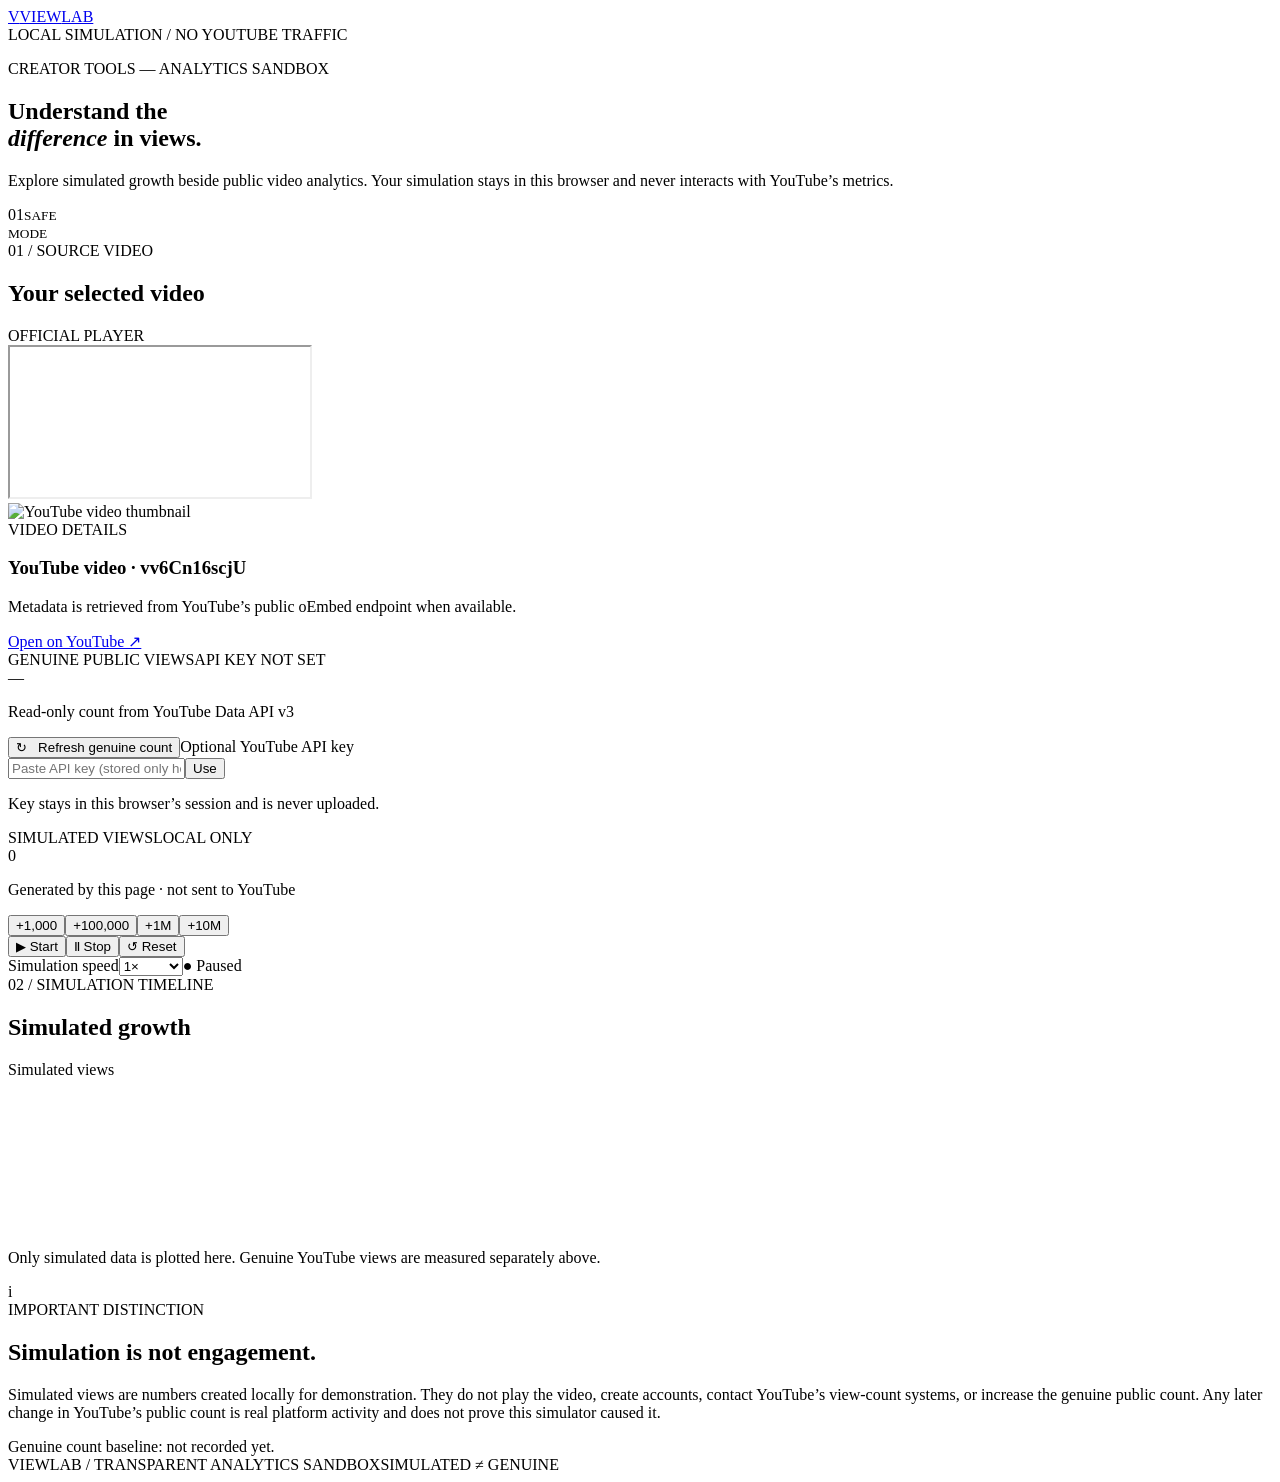
==== index.html @ 574f6010 "Add index.html" ====
<!doctype html>
<html lang="en">
<head>
  <meta charset="utf-8"><meta name="viewport" content="width=device-width, initial-scale=1">
  <meta name="theme-color" content="#090b10"><meta name="description" content="A transparent YouTube view analytics simulator. Simulated activity is local and never sent to YouTube.">
  <title>ViewLab — YouTube Analytics Simulator</title><link rel="stylesheet" href="styles.css">
</head>
<body>
  <div class="shell">
    <header class="topbar"><a class="brand" href="#"><span class="brand-mark">V</span><span>VIEW<span class="muted">LAB</span></span></a><div class="top-meta"><span class="live-dot"></span> LOCAL SIMULATION <span class="divider">/</span> NO YOUTUBE TRAFFIC</div></header>
    <main>
      <section class="hero"><div><p class="eyebrow">CREATOR TOOLS <span>—</span> ANALYTICS SANDBOX</p><h1>Understand the<br><em>difference</em> in views.</h1><p class="lede">Explore simulated growth beside public video analytics. Your simulation stays in this browser and never interacts with YouTube’s metrics.</p></div><div class="hero-badge"><span>01</span><small>SAFE<br>MODE</small></div></section>
      <section class="video-card panel"><div class="section-head"><div><span class="kicker">01 / SOURCE VIDEO</span><h2>Your selected video</h2></div><span class="pill"><span class="live-dot"></span> OFFICIAL PLAYER</span></div>
        <div class="video-layout"><div class="player-wrap"><iframe id="player" src="https://www.youtube-nocookie.com/embed/vv6Cn16scjU?rel=0" title="Selected YouTube video" allow="accelerometer; autoplay; clipboard-write; encrypted-media; gyroscope; picture-in-picture; web-share" referrerpolicy="strict-origin-when-cross-origin" allowfullscreen></iframe></div><div class="video-info"><img id="thumbnail" src="https://i.ytimg.com/vi/vv6Cn16scjU/hqdefault.jpg" alt="YouTube video thumbnail"><div><span class="kicker">VIDEO DETAILS</span><h3 id="video-title">YouTube video · vv6Cn16scjU</h3><p class="subtle">Metadata is retrieved from YouTube’s public oEmbed endpoint when available.</p></div><a class="text-link" href="https://www.youtube.com/watch?v=vv6Cn16scjU" target="_blank" rel="noreferrer">Open on YouTube ↗</a></div></div>
      </section>
      <section class="stats-grid"><article class="stat-card panel"><div class="stat-top"><span class="kicker">GENUINE PUBLIC VIEWS</span><span class="status-tag" id="api-status">API KEY NOT SET</span></div><div class="stat-number" id="real-views">—</div><p class="stat-note">Read-only count from YouTube Data API v3</p><div class="divider-line"></div><button class="inline-btn" id="refresh-real">↻ &nbsp; Refresh genuine count</button><label class="api-key-label" for="api-key">Optional YouTube API key</label><div class="key-row"><input id="api-key" type="password" placeholder="Paste API key (stored only here)" autocomplete="off"><button id="save-key" aria-label="Use API key">Use</button></div><p class="micro">Key stays in this browser’s session and is never uploaded.</p></article>
      <article class="stat-card simulated panel"><div class="stat-top"><span class="kicker">SIMULATED VIEWS</span><span class="status-tag sim-tag">LOCAL ONLY</span></div><div class="stat-number" id="sim-views">0</div><p class="stat-note">Generated by this page · not sent to YouTube</p><div class="divider-line"></div><div class="counter-actions"><button class="add-btn" data-add="1000">+1,000</button><button class="add-btn" data-add="100000">+100,000</button><button class="add-btn" data-add="1000000">+1M</button><button class="add-btn" data-add="10000000">+10M</button></div><div class="control-row"><button class="primary-btn" id="start">▶ Start</button><button class="control-btn" id="stop">Ⅱ Stop</button><button class="control-btn" id="reset">↺ Reset</button></div><div class="speed-row"><label for="speed">Simulation speed</label><select id="speed"><option value="1">1×</option><option value="10">10×</option><option value="100">100×</option><option value="1000">1,000×</option></select><span id="run-state">● Paused</span></div></article></section>
      <section class="chart-card panel"><div class="section-head"><div><span class="kicker">02 / SIMULATION TIMELINE</span><h2>Simulated growth</h2></div><span class="chart-legend"><i></i> Simulated views</span></div><div class="chart-wrap"><canvas id="chart" aria-label="Chart of simulated views over time"></canvas></div><p class="chart-caption">Only simulated data is plotted here. Genuine YouTube views are measured separately above.</p></section>
      <section class="compare panel"><div class="compare-icon">i</div><div><span class="kicker">IMPORTANT DISTINCTION</span><h2>Simulation is not engagement.</h2><p>Simulated views are numbers created locally for demonstration. They do not play the video, create accounts, contact YouTube’s view-count systems, or increase the genuine public count. Any later change in YouTube’s public count is real platform activity and does not prove this simulator caused it.</p><div class="baseline" id="baseline-note">Genuine count baseline: not recorded yet.</div></div></section>
      <footer><span>VIEWLAB <span class="muted">/</span> TRANSPARENT ANALYTICS SANDBOX</span><span>SIMULATED ≠ GENUINE</span></footer>
    </main>
  </div><script src="app.js"></script>
</body></html>
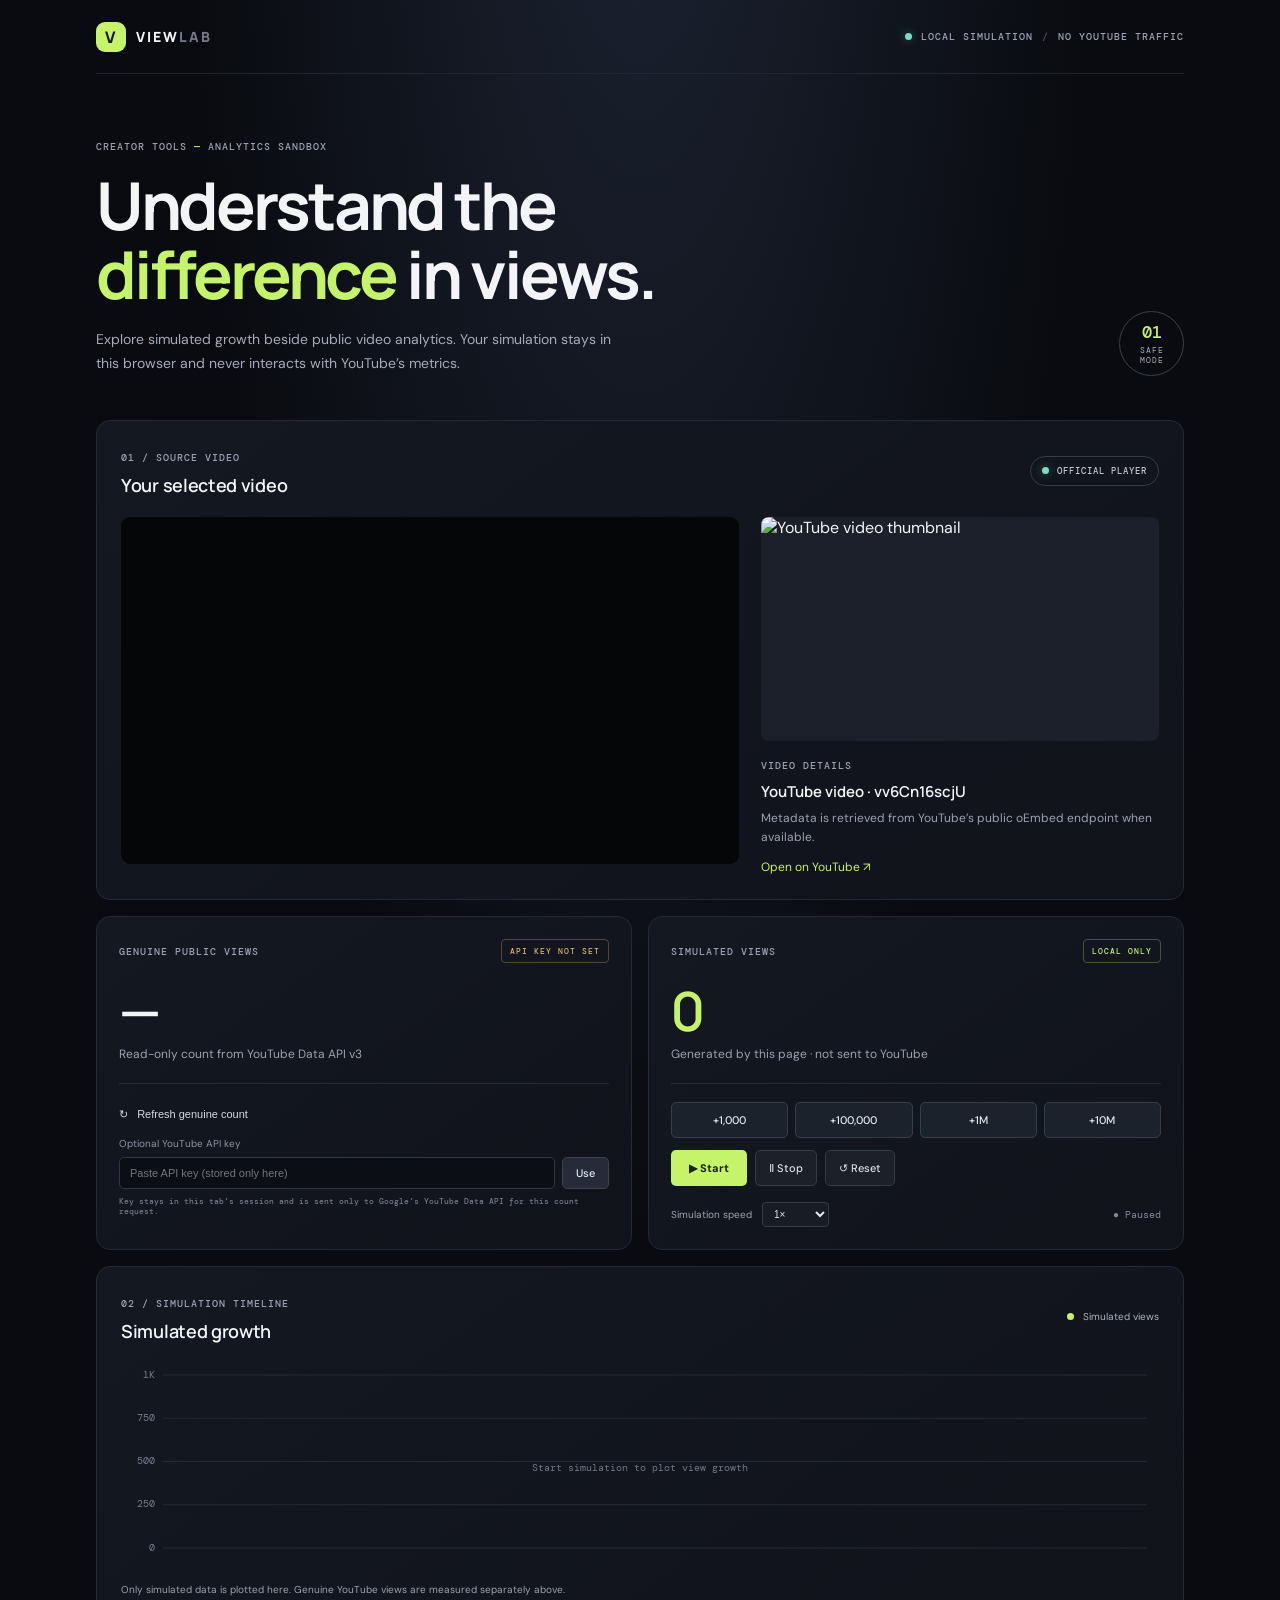
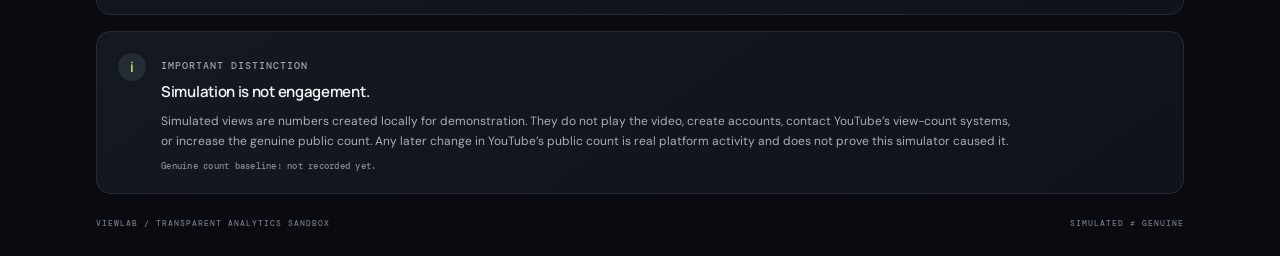
==== commit e59f1001: "Clarify YouTube API key handling" ====
--- a/index.html
+++ b/index.html
@@ -13,7 +13,7 @@
       <section class="video-card panel"><div class="section-head"><div><span class="kicker">01 / SOURCE VIDEO</span><h2>Your selected video</h2></div><span class="pill"><span class="live-dot"></span> OFFICIAL PLAYER</span></div>
         <div class="video-layout"><div class="player-wrap"><iframe id="player" src="https://www.youtube-nocookie.com/embed/vv6Cn16scjU?rel=0" title="Selected YouTube video" allow="accelerometer; autoplay; clipboard-write; encrypted-media; gyroscope; picture-in-picture; web-share" referrerpolicy="strict-origin-when-cross-origin" allowfullscreen></iframe></div><div class="video-info"><img id="thumbnail" src="https://i.ytimg.com/vi/vv6Cn16scjU/hqdefault.jpg" alt="YouTube video thumbnail"><div><span class="kicker">VIDEO DETAILS</span><h3 id="video-title">YouTube video · vv6Cn16scjU</h3><p class="subtle">Metadata is retrieved from YouTube’s public oEmbed endpoint when available.</p></div><a class="text-link" href="https://www.youtube.com/watch?v=vv6Cn16scjU" target="_blank" rel="noreferrer">Open on YouTube ↗</a></div></div>
       </section>
-      <section class="stats-grid"><article class="stat-card panel"><div class="stat-top"><span class="kicker">GENUINE PUBLIC VIEWS</span><span class="status-tag" id="api-status">API KEY NOT SET</span></div><div class="stat-number" id="real-views">—</div><p class="stat-note">Read-only count from YouTube Data API v3</p><div class="divider-line"></div><button class="inline-btn" id="refresh-real">↻ &nbsp; Refresh genuine count</button><label class="api-key-label" for="api-key">Optional YouTube API key</label><div class="key-row"><input id="api-key" type="password" placeholder="Paste API key (stored only here)" autocomplete="off"><button id="save-key" aria-label="Use API key">Use</button></div><p class="micro">Key stays in this browser’s session and is never uploaded.</p></article>
+      <section class="stats-grid"><article class="stat-card panel"><div class="stat-top"><span class="kicker">GENUINE PUBLIC VIEWS</span><span class="status-tag" id="api-status">API KEY NOT SET</span></div><div class="stat-number" id="real-views">—</div><p class="stat-note">Read-only count from YouTube Data API v3</p><div class="divider-line"></div><button class="inline-btn" id="refresh-real">↻ &nbsp; Refresh genuine count</button><label class="api-key-label" for="api-key">Optional YouTube API key</label><div class="key-row"><input id="api-key" type="password" placeholder="Paste API key (stored only here)" autocomplete="off"><button id="save-key" aria-label="Use API key">Use</button></div><p class="micro">Key stays in this tab’s session and is sent only to Google’s YouTube Data API for this count request.</p></article>
       <article class="stat-card simulated panel"><div class="stat-top"><span class="kicker">SIMULATED VIEWS</span><span class="status-tag sim-tag">LOCAL ONLY</span></div><div class="stat-number" id="sim-views">0</div><p class="stat-note">Generated by this page · not sent to YouTube</p><div class="divider-line"></div><div class="counter-actions"><button class="add-btn" data-add="1000">+1,000</button><button class="add-btn" data-add="100000">+100,000</button><button class="add-btn" data-add="1000000">+1M</button><button class="add-btn" data-add="10000000">+10M</button></div><div class="control-row"><button class="primary-btn" id="start">▶ Start</button><button class="control-btn" id="stop">Ⅱ Stop</button><button class="control-btn" id="reset">↺ Reset</button></div><div class="speed-row"><label for="speed">Simulation speed</label><select id="speed"><option value="1">1×</option><option value="10">10×</option><option value="100">100×</option><option value="1000">1,000×</option></select><span id="run-state">● Paused</span></div></article></section>
       <section class="chart-card panel"><div class="section-head"><div><span class="kicker">02 / SIMULATION TIMELINE</span><h2>Simulated growth</h2></div><span class="chart-legend"><i></i> Simulated views</span></div><div class="chart-wrap"><canvas id="chart" aria-label="Chart of simulated views over time"></canvas></div><p class="chart-caption">Only simulated data is plotted here. Genuine YouTube views are measured separately above.</p></section>
       <section class="compare panel"><div class="compare-icon">i</div><div><span class="kicker">IMPORTANT DISTINCTION</span><h2>Simulation is not engagement.</h2><p>Simulated views are numbers created locally for demonstration. They do not play the video, create accounts, contact YouTube’s view-count systems, or increase the genuine public count. Any later change in YouTube’s public count is real platform activity and does not prove this simulator caused it.</p><div class="baseline" id="baseline-note">Genuine count baseline: not recorded yet.</div></div></section>
--- a/styles.css
+++ b/styles.css
@@ -0,0 +1,3 @@
+@import url('https://fonts.googleapis.com/css2?family=DM+Mono:wght@400;500&family=DM+Sans:wght@400;500;600;700&family=Manrope:wght@400;500;600;700;800&display=swap');
+:root{--bg:#090b10;--panel:#11141c;--border:#242936;--text:#f3f4f6;--sub:#9ba2b2;--dim:#696f7e;--lime:#c5f36a;--teal:#75e0bd}*{box-sizing:border-box}body{margin:0;background:radial-gradient(ellipse at 50% -15%,#1c2332 0,transparent 50%),var(--bg);color:var(--text);font-family:'DM Sans',sans-serif}.shell{max-width:1160px;margin:auto;padding:0 36px}.topbar{height:74px;border-bottom:1px solid #222630;display:flex;align-items:center;justify-content:space-between}.brand{font:800 14px Manrope,sans-serif;letter-spacing:2px;color:var(--text);text-decoration:none;display:flex;gap:10px;align-items:center}.brand-mark{display:grid;place-items:center;width:30px;height:30px;border-radius:9px;background:var(--lime);color:#171b12;font:800 16px Manrope}.muted{color:#72798a}.top-meta,.kicker,.eyebrow,.status-tag,.pill,footer,.micro,.baseline{font:500 10px 'DM Mono',monospace;letter-spacing:1px}.top-meta{color:#9da5b5;display:flex;align-items:center;gap:9px}.live-dot{width:7px;height:7px;background:var(--teal);border-radius:50%;display:inline-block;box-shadow:0 0 10px #75e0bd66}.divider{color:#4b5260}.hero{padding:66px 0 44px;display:flex;align-items:flex-end;justify-content:space-between}.eyebrow,.kicker{color:#9ba2b2}.eyebrow{margin:0 0 18px}.eyebrow span{color:var(--lime)}h1{font:700 clamp(38px,6vw,66px)/1.04 Manrope,sans-serif;letter-spacing:-3px;margin:0}h1 em{font-style:normal;color:var(--lime)}.lede{max-width:530px;color:#a5abba;font-size:14px;line-height:1.7;margin:20px 0 0}.hero-badge{width:65px;height:65px;border:1px solid #39404d;border-radius:50%;display:grid;place-content:center;text-align:center;color:var(--lime)}.hero-badge span{font:500 17px 'DM Mono';}.hero-badge small{font:8px 'DM Mono';letter-spacing:1px;color:#a9b0be;margin-top:2px}.panel{background:linear-gradient(145deg,#141821,#10131a);border:1px solid var(--border);border-radius:14px}.video-card,.chart-card{padding:24px;margin-bottom:16px}.section-head{display:flex;align-items:center;justify-content:space-between;margin-bottom:20px}h2{font:600 18px Manrope,sans-serif;margin:7px 0 0;letter-spacing:-.3px}.pill{border:1px solid #343b48;border-radius:30px;color:#c0c5d0;padding:8px 11px;display:flex;align-items:center;gap:8px;font-size:9px}.video-layout{display:grid;grid-template-columns:1.55fr 1fr;gap:22px}.player-wrap{aspect-ratio:16/9;background:#050608;border-radius:9px;overflow:hidden}.player-wrap iframe{width:100%;height:100%;border:0}.video-info{display:flex;flex-direction:column;align-items:flex-start;gap:12px}.video-info img{width:100%;aspect-ratio:16/9;object-fit:cover;border-radius:8px;background:#1c202a}.video-info h3{font:600 15px Manrope;margin:7px 0}.subtle,.stat-note,.chart-caption{color:var(--sub);font-size:12px;line-height:1.6;margin:0}.text-link{color:var(--lime);font-size:12px;text-decoration:none;margin-top:auto}.stats-grid{display:grid;grid-template-columns:1fr 1fr;gap:16px;margin-bottom:16px}.stat-card{padding:22px}.stat-top{display:flex;align-items:center;justify-content:space-between}.status-tag{color:#dfb36c;border:1px solid #55462e;padding:6px 8px;border-radius:4px;font-size:8px}.sim-tag{color:var(--lime);border-color:#465632}.stat-number{font:600 clamp(38px,6vw,54px)/1 Manrope;letter-spacing:-2px;margin:20px 0 8px;font-variant-numeric:tabular-nums}.simulated .stat-number{color:var(--lime)}.divider-line{height:1px;background:#262b36;margin:18px 0}.inline-btn{background:none;color:#d5d9e1;border:0;padding:0;font-size:11px;cursor:pointer}.api-key-label{display:block;color:#8d95a4;font-size:10px;margin-top:14px}.key-row{display:flex;gap:7px;margin-top:7px}.key-row input{min-width:0;flex:1;background:#0b0e14;border:1px solid #303644;border-radius:5px;padding:9px 10px;color:white;font-size:11px}.key-row button,.add-btn,.control-btn,.primary-btn{font:500 11px 'DM Sans';border-radius:5px;cursor:pointer}.key-row button{background:#252b38;color:#e7e9ee;border:1px solid #3b4250;padding:0 13px}.micro{font-size:8px;color:#727a89;letter-spacing:0;margin:7px 0 0}.counter-actions{display:grid;grid-template-columns:repeat(4,1fr);gap:7px}.add-btn{background:#1c222c;color:#e5e8ed;border:1px solid #363e4c;padding:10px 4px}.add-btn:hover,.control-btn:hover{border-color:#808897}.control-row{display:flex;gap:8px;margin-top:12px}.primary-btn{background:var(--lime);border:0;color:#1a2112;padding:10px 18px;font-weight:700}.control-btn{background:#1b2029;border:1px solid #353c49;color:#dce0e7;padding:10px 13px}.speed-row{display:flex;align-items:center;gap:10px;margin-top:16px;color:#9ca4b3;font-size:10px}.speed-row select{background:#171c25;border:1px solid #343b47;color:#e4e7ec;border-radius:4px;padding:5px 7px;font-size:10px}.speed-row #run-state{margin-left:auto;font:10px 'DM Mono';color:#838b9a}.chart-card{padding-bottom:16px}.chart-legend{font-size:10px;color:#adb4c2}.chart-legend i{display:inline-block;width:7px;height:7px;border-radius:50%;background:var(--lime);margin-right:6px}.chart-wrap{height:210px;position:relative}.chart-wrap canvas{width:100%;height:100%}.chart-caption{font-size:10px;margin-top:9px}.compare{display:flex;gap:15px;padding:21px;margin-top:16px}.compare-icon{flex:0 0 28px;height:28px;border-radius:50%;display:grid;place-items:center;background:#252b35;color:var(--lime);font:600 14px Manrope}.compare h2{font-size:15px}.compare p{max-width:850px;color:#a7aebb;font-size:12px;line-height:1.7;margin:9px 0}.baseline{font-size:9px;letter-spacing:.25px;color:#7f8796}footer{padding:24px 0 28px;display:flex;justify-content:space-between;color:#717887;font-size:8px}
+@media(max-width:720px){.shell{padding:0 16px}.topbar{height:62px}.top-meta{font-size:8px;letter-spacing:.4px;gap:6px}.hero{padding:45px 0 30px}.hero-badge{width:53px;height:53px}h1{letter-spacing:-2px}.lede{font-size:13px}.video-card,.chart-card{padding:16px}.video-layout{grid-template-columns:1fr}.video-info{display:grid;grid-template-columns:100px 1fr;align-items:center;gap:10px}.video-info img{grid-row:span 2}.video-info .text-link{grid-column:2}.video-info h3{font-size:13px}.subtle{font-size:10px}.stats-grid{grid-template-columns:1fr}.stat-card{padding:18px}.stat-number{margin:17px 0 6px}.counter-actions{gap:6px}.chart-wrap{height:190px}.compare{padding:16px}footer{font-size:7px;gap:12px}}@media(max-width:390px){.hero-badge{display:none}.pill{font-size:8px}.counter-actions{grid-template-columns:repeat(2,1fr)}.top-meta{font-size:7px}h1{font-size:39px}}
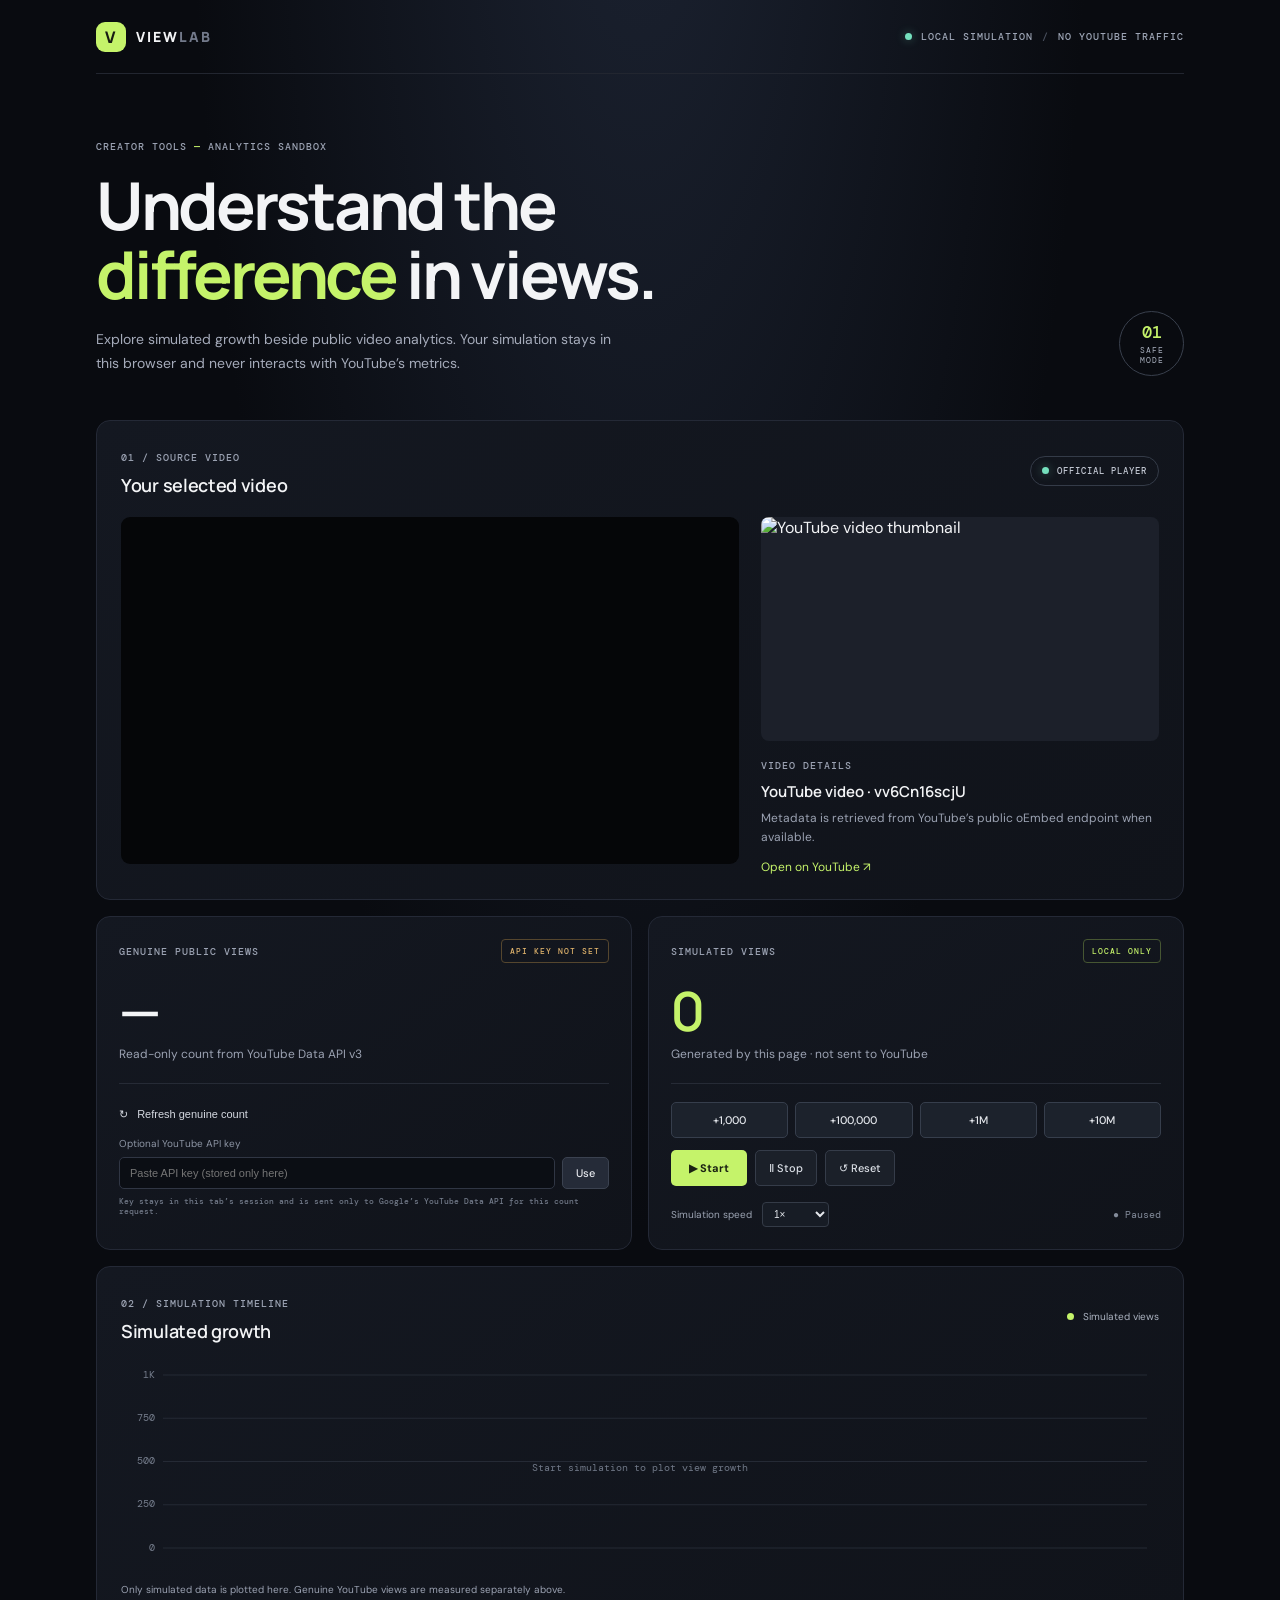
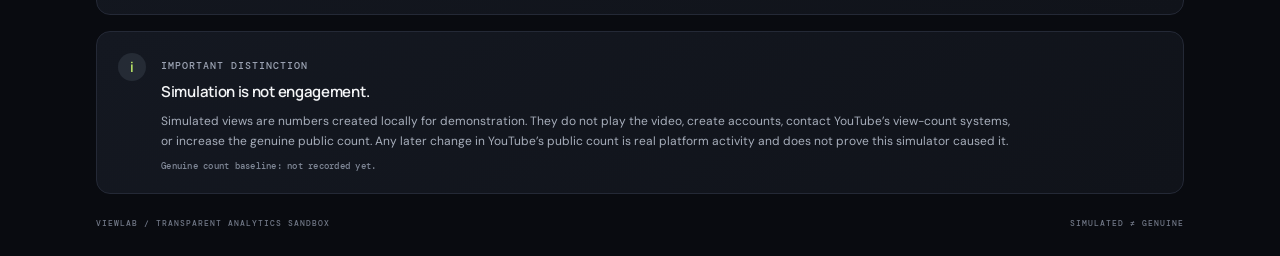
==== commit 4ad3a83f: "Bust app script cache" ====
--- a/index.html
+++ b/index.html
@@ -19,5 +19,5 @@
       <section class="compare panel"><div class="compare-icon">i</div><div><span class="kicker">IMPORTANT DISTINCTION</span><h2>Simulation is not engagement.</h2><p>Simulated views are numbers created locally for demonstration. They do not play the video, create accounts, contact YouTube’s view-count systems, or increase the genuine public count. Any later change in YouTube’s public count is real platform activity and does not prove this simulator caused it.</p><div class="baseline" id="baseline-note">Genuine count baseline: not recorded yet.</div></div></section>
       <footer><span>VIEWLAB <span class="muted">/</span> TRANSPARENT ANALYTICS SANDBOX</span><span>SIMULATED ≠ GENUINE</span></footer>
     </main>
-  </div><script src="app.js"></script>
+  </div><script src="app.js?v=78038bf"></script>
 </body></html>
--- a/styles.css
+++ b/styles.css
@@ -1,3 +1,4 @@
 @import url('https://fonts.googleapis.com/css2?family=DM+Mono:wght@400;500&family=DM+Sans:wght@400;500;600;700&family=Manrope:wght@400;500;600;700;800&display=swap');
 :root{--bg:#090b10;--panel:#11141c;--border:#242936;--text:#f3f4f6;--sub:#9ba2b2;--dim:#696f7e;--lime:#c5f36a;--teal:#75e0bd}*{box-sizing:border-box}body{margin:0;background:radial-gradient(ellipse at 50% -15%,#1c2332 0,transparent 50%),var(--bg);color:var(--text);font-family:'DM Sans',sans-serif}.shell{max-width:1160px;margin:auto;padding:0 36px}.topbar{height:74px;border-bottom:1px solid #222630;display:flex;align-items:center;justify-content:space-between}.brand{font:800 14px Manrope,sans-serif;letter-spacing:2px;color:var(--text);text-decoration:none;display:flex;gap:10px;align-items:center}.brand-mark{display:grid;place-items:center;width:30px;height:30px;border-radius:9px;background:var(--lime);color:#171b12;font:800 16px Manrope}.muted{color:#72798a}.top-meta,.kicker,.eyebrow,.status-tag,.pill,footer,.micro,.baseline{font:500 10px 'DM Mono',monospace;letter-spacing:1px}.top-meta{color:#9da5b5;display:flex;align-items:center;gap:9px}.live-dot{width:7px;height:7px;background:var(--teal);border-radius:50%;display:inline-block;box-shadow:0 0 10px #75e0bd66}.divider{color:#4b5260}.hero{padding:66px 0 44px;display:flex;align-items:flex-end;justify-content:space-between}.eyebrow,.kicker{color:#9ba2b2}.eyebrow{margin:0 0 18px}.eyebrow span{color:var(--lime)}h1{font:700 clamp(38px,6vw,66px)/1.04 Manrope,sans-serif;letter-spacing:-3px;margin:0}h1 em{font-style:normal;color:var(--lime)}.lede{max-width:530px;color:#a5abba;font-size:14px;line-height:1.7;margin:20px 0 0}.hero-badge{width:65px;height:65px;border:1px solid #39404d;border-radius:50%;display:grid;place-content:center;text-align:center;color:var(--lime)}.hero-badge span{font:500 17px 'DM Mono';}.hero-badge small{font:8px 'DM Mono';letter-spacing:1px;color:#a9b0be;margin-top:2px}.panel{background:linear-gradient(145deg,#141821,#10131a);border:1px solid var(--border);border-radius:14px}.video-card,.chart-card{padding:24px;margin-bottom:16px}.section-head{display:flex;align-items:center;justify-content:space-between;margin-bottom:20px}h2{font:600 18px Manrope,sans-serif;margin:7px 0 0;letter-spacing:-.3px}.pill{border:1px solid #343b48;border-radius:30px;color:#c0c5d0;padding:8px 11px;display:flex;align-items:center;gap:8px;font-size:9px}.video-layout{display:grid;grid-template-columns:1.55fr 1fr;gap:22px}.player-wrap{aspect-ratio:16/9;background:#050608;border-radius:9px;overflow:hidden}.player-wrap iframe{width:100%;height:100%;border:0}.video-info{display:flex;flex-direction:column;align-items:flex-start;gap:12px}.video-info img{width:100%;aspect-ratio:16/9;object-fit:cover;border-radius:8px;background:#1c202a}.video-info h3{font:600 15px Manrope;margin:7px 0}.subtle,.stat-note,.chart-caption{color:var(--sub);font-size:12px;line-height:1.6;margin:0}.text-link{color:var(--lime);font-size:12px;text-decoration:none;margin-top:auto}.stats-grid{display:grid;grid-template-columns:1fr 1fr;gap:16px;margin-bottom:16px}.stat-card{padding:22px}.stat-top{display:flex;align-items:center;justify-content:space-between}.status-tag{color:#dfb36c;border:1px solid #55462e;padding:6px 8px;border-radius:4px;font-size:8px}.sim-tag{color:var(--lime);border-color:#465632}.stat-number{font:600 clamp(38px,6vw,54px)/1 Manrope;letter-spacing:-2px;margin:20px 0 8px;font-variant-numeric:tabular-nums}.simulated .stat-number{color:var(--lime)}.divider-line{height:1px;background:#262b36;margin:18px 0}.inline-btn{background:none;color:#d5d9e1;border:0;padding:0;font-size:11px;cursor:pointer}.api-key-label{display:block;color:#8d95a4;font-size:10px;margin-top:14px}.key-row{display:flex;gap:7px;margin-top:7px}.key-row input{min-width:0;flex:1;background:#0b0e14;border:1px solid #303644;border-radius:5px;padding:9px 10px;color:white;font-size:11px}.key-row button,.add-btn,.control-btn,.primary-btn{font:500 11px 'DM Sans';border-radius:5px;cursor:pointer}.key-row button{background:#252b38;color:#e7e9ee;border:1px solid #3b4250;padding:0 13px}.micro{font-size:8px;color:#727a89;letter-spacing:0;margin:7px 0 0}.counter-actions{display:grid;grid-template-columns:repeat(4,1fr);gap:7px}.add-btn{background:#1c222c;color:#e5e8ed;border:1px solid #363e4c;padding:10px 4px}.add-btn:hover,.control-btn:hover{border-color:#808897}.control-row{display:flex;gap:8px;margin-top:12px}.primary-btn{background:var(--lime);border:0;color:#1a2112;padding:10px 18px;font-weight:700}.control-btn{background:#1b2029;border:1px solid #353c49;color:#dce0e7;padding:10px 13px}.speed-row{display:flex;align-items:center;gap:10px;margin-top:16px;color:#9ca4b3;font-size:10px}.speed-row select{background:#171c25;border:1px solid #343b47;color:#e4e7ec;border-radius:4px;padding:5px 7px;font-size:10px}.speed-row #run-state{margin-left:auto;font:10px 'DM Mono';color:#838b9a}.chart-card{padding-bottom:16px}.chart-legend{font-size:10px;color:#adb4c2}.chart-legend i{display:inline-block;width:7px;height:7px;border-radius:50%;background:var(--lime);margin-right:6px}.chart-wrap{height:210px;position:relative}.chart-wrap canvas{width:100%;height:100%}.chart-caption{font-size:10px;margin-top:9px}.compare{display:flex;gap:15px;padding:21px;margin-top:16px}.compare-icon{flex:0 0 28px;height:28px;border-radius:50%;display:grid;place-items:center;background:#252b35;color:var(--lime);font:600 14px Manrope}.compare h2{font-size:15px}.compare p{max-width:850px;color:#a7aebb;font-size:12px;line-height:1.7;margin:9px 0}.baseline{font-size:9px;letter-spacing:.25px;color:#7f8796}footer{padding:24px 0 28px;display:flex;justify-content:space-between;color:#717887;font-size:8px}
 @media(max-width:720px){.shell{padding:0 16px}.topbar{height:62px}.top-meta{font-size:8px;letter-spacing:.4px;gap:6px}.hero{padding:45px 0 30px}.hero-badge{width:53px;height:53px}h1{letter-spacing:-2px}.lede{font-size:13px}.video-card,.chart-card{padding:16px}.video-layout{grid-template-columns:1fr}.video-info{display:grid;grid-template-columns:100px 1fr;align-items:center;gap:10px}.video-info img{grid-row:span 2}.video-info .text-link{grid-column:2}.video-info h3{font-size:13px}.subtle{font-size:10px}.stats-grid{grid-template-columns:1fr}.stat-card{padding:18px}.stat-number{margin:17px 0 6px}.counter-actions{gap:6px}.chart-wrap{height:190px}.compare{padding:16px}footer{font-size:7px;gap:12px}}@media(max-width:390px){.hero-badge{display:none}.pill{font-size:8px}.counter-actions{grid-template-columns:repeat(2,1fr)}.top-meta{font-size:7px}h1{font-size:39px}}
+.thumbnail-fallback{width:100%;aspect-ratio:16/9;display:grid;place-items:center;border-radius:8px;background:linear-gradient(145deg,#1a202b,#10141b);color:#8d95a4;font-size:11px}
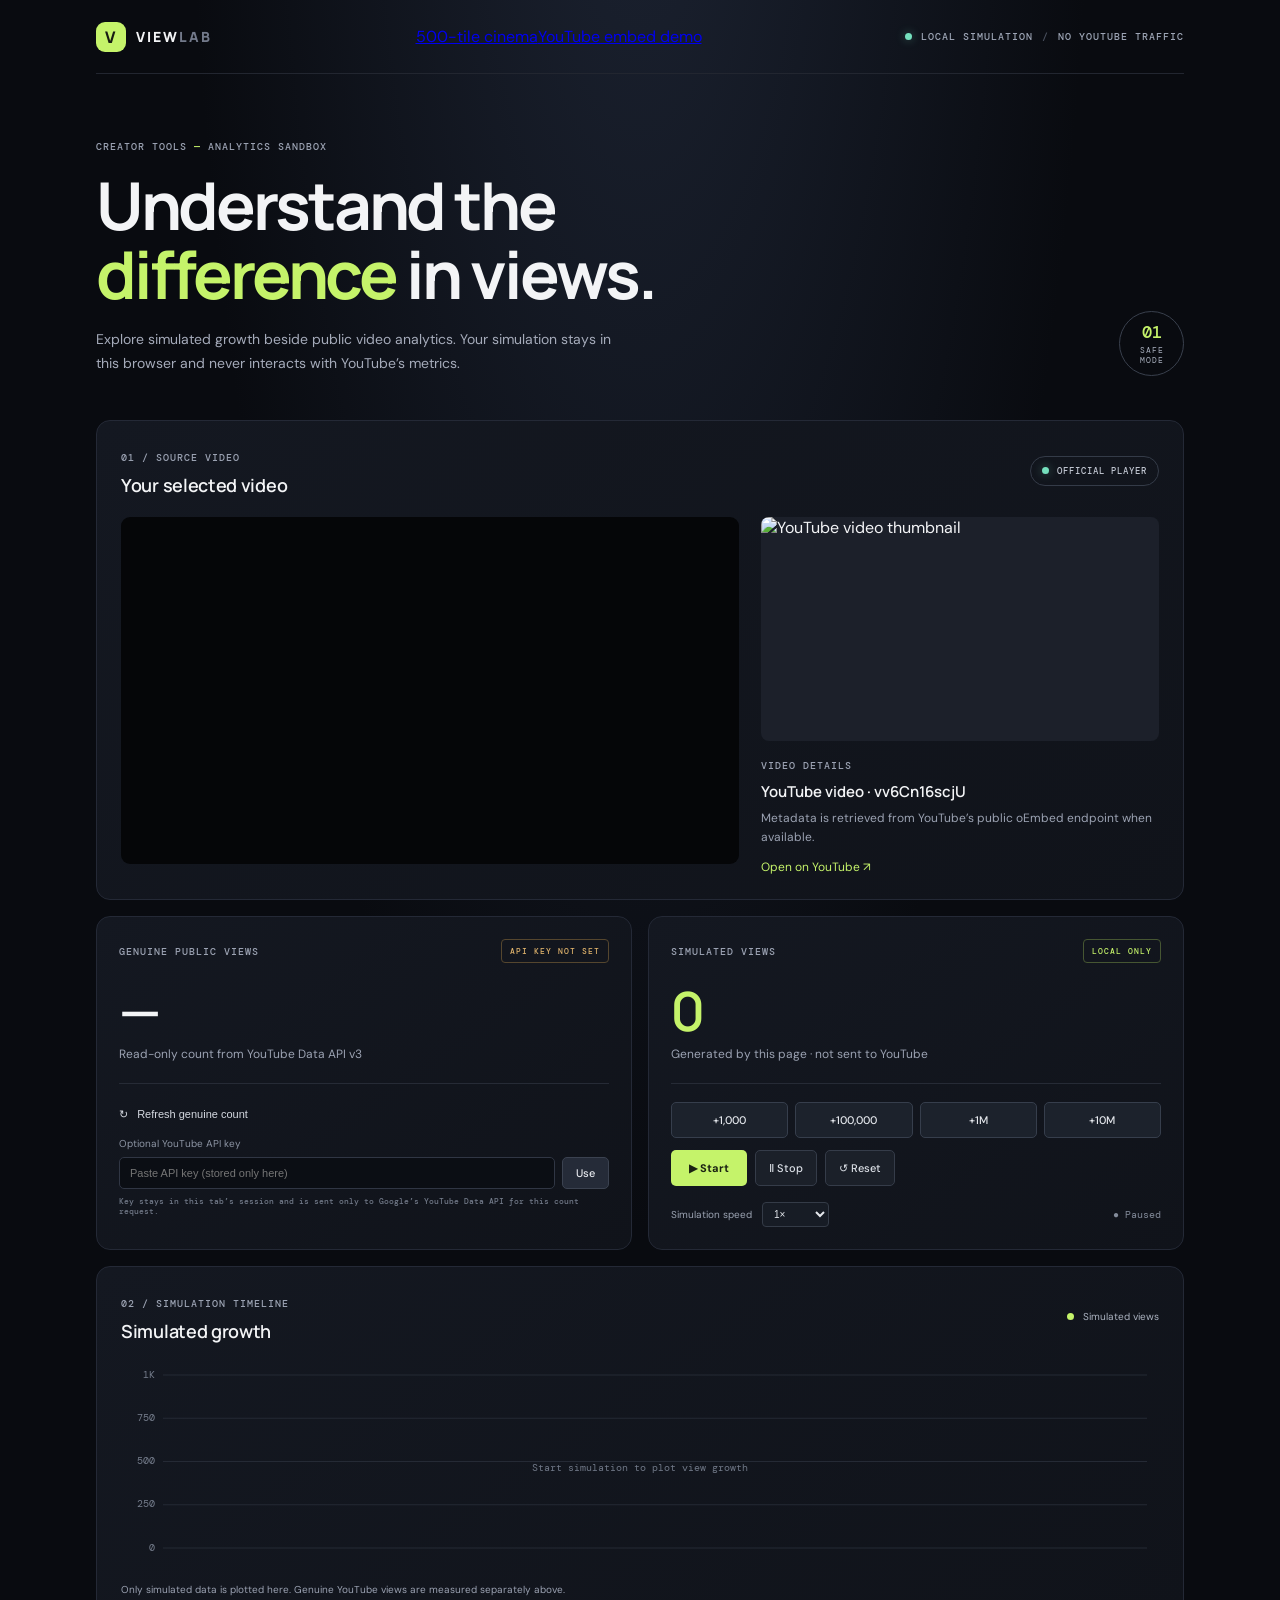
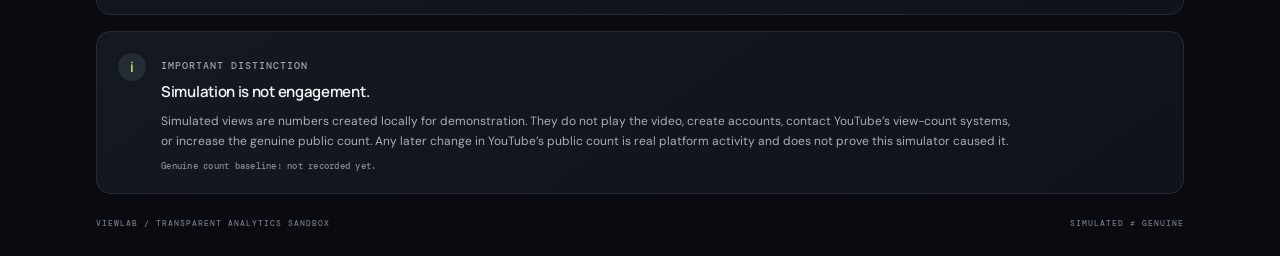
==== commit a5c8755f: "Add homepage links to video demos" ====
--- a/index.html
+++ b/index.html
@@ -7,7 +7,7 @@
 </head>
 <body>
   <div class="shell">
-    <header class="topbar"><a class="brand" href="#"><span class="brand-mark">V</span><span>VIEW<span class="muted">LAB</span></span></a><div class="top-meta"><span class="live-dot"></span> LOCAL SIMULATION <span class="divider">/</span> NO YOUTUBE TRAFFIC</div></header>
+    <header class="topbar"><a class="brand" href="#"><span class="brand-mark">V</span><span>VIEW<span class="muted">LAB</span></span></a><nav class="top-nav" aria-label="Demo pages"><a href="loop-demo.html">500-tile cinema</a><a href="youtube-embed-demo.html">YouTube embed demo</a></nav><div class="top-meta"><span class="live-dot"></span> LOCAL SIMULATION <span class="divider">/</span> NO YOUTUBE TRAFFIC</div></header>
     <main>
       <section class="hero"><div><p class="eyebrow">CREATOR TOOLS <span>—</span> ANALYTICS SANDBOX</p><h1>Understand the<br><em>difference</em> in views.</h1><p class="lede">Explore simulated growth beside public video analytics. Your simulation stays in this browser and never interacts with YouTube’s metrics.</p></div><div class="hero-badge"><span>01</span><small>SAFE<br>MODE</small></div></section>
       <section class="video-card panel"><div class="section-head"><div><span class="kicker">01 / SOURCE VIDEO</span><h2>Your selected video</h2></div><span class="pill"><span class="live-dot"></span> OFFICIAL PLAYER</span></div>
